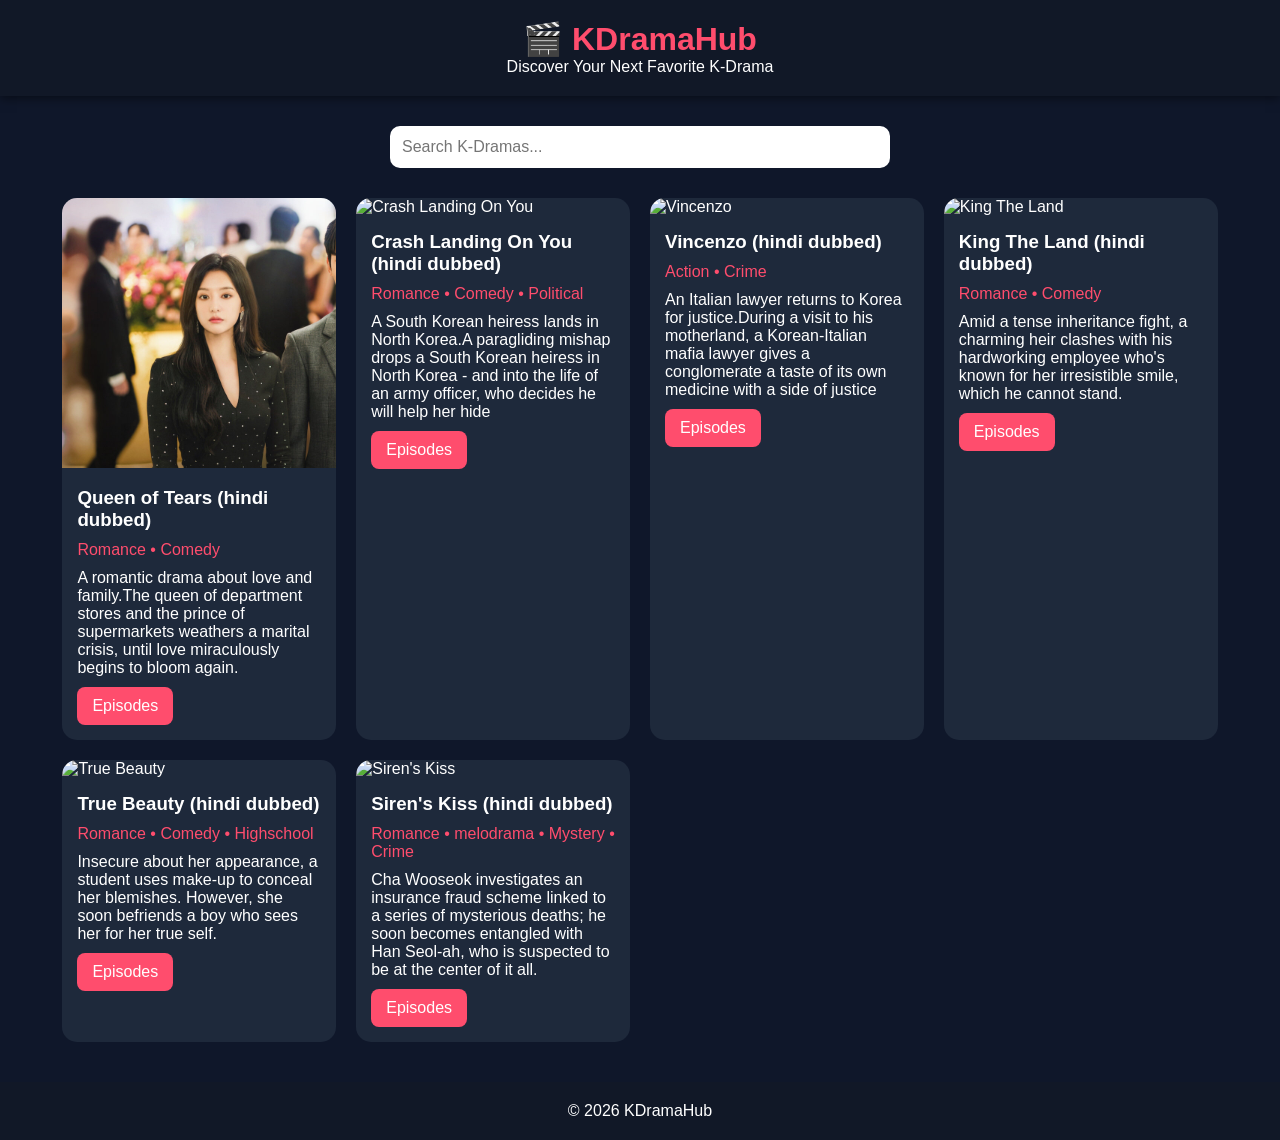
==== index.html @ 8082f3d0 "Add files via upload" ====
<!DOCTYPE html>
<html lang="en">

<head>
    <meta charset="UTF-8">
    <meta name="viewport" content="width=device-width, initial-scale=1.0">
    <meta name="description"
        content="KDrama Hub - Discover popular Korean dramas, episode guides, reviews, cast information, and Hindi dubbed K-dramas.">

    <meta name="keywords" content="
kdrama,
k drama,
korean drama,
kdrama hub,
kdrama in hindi,
kdrama hindi dubbed,
best kdrama in hindi dubbed,
new kdrama,
popular kdrama,
romantic kdrama,
action kdrama,
thriller kdrama,
korean series,
asian dramas,
watch kdrama,
kdrama episodes,
kdrama reviews,
top korean dramas,
free kdrama guide
">

    <meta name="author" content="KDrama Hub">

    <meta property="og:title" content="KDrama Hub">
    <meta property="og:description"
        content="Explore Korean dramas, Hindi dubbed K-dramas, episode guides, ratings, and reviews.">
    <meta property="og:type" content="website">

    <meta name="robots" content="index, follow">








    <title>KDramaHub-KDrama Hindi Dubbed</title>
    <link rel="stylesheet" href="style.css">



</head>

<body>

    <header>
        <h1>🎬 KDramaHub</h1>
        <p>Discover Your Next Favorite K-Drama</p>
    </header>


    <div class="search-box">
        <input type="text" id="search" placeholder="Search K-Dramas...">
    </div>

    <div class="container" id="dramaContainer">

        <div class="drama-container">

            <div class="card">
                <img src="qot.png" alt="Queen of Tears">
                <div class="card-content">
                    <h3>Queen of Tears (hindi dubbed)</h3>
                    <p class="genre">Romance • Comedy</p>
                    <p>A romantic drama about love and family.The queen of department stores and the prince of
                        supermarkets weathers a marital crisis, until love miraculously begins to bloom again.</p>
                    <a class="watch-btn" href="episodes.html?drama=queen-of-tears">Episodes</a>
                </div>
            </div>

            <div class="card">
                <img src="https://6.soompi.io/wp-content/uploads/image/a802c5f9e4c84e49ae9fce9b43a26c70.jpeg?s=900x600&e=t"
                    alt="Crash Landing On You">
                <div class="card-content">
                    <h3>Crash Landing On You (hindi dubbed)</h3>
                    <p class="genre">Romance • Comedy • Political</p>
                    <p>A South Korean heiress lands in North Korea.A paragliding mishap drops a South Korean heiress in
                        North Korea - and into the life of an army officer, who decides he will help her hide</p>
                    <a class="watch-btn" href="episodes.html?drama=crash-landing-on-you">Episodes</a>
                </div>
            </div>

            <div class="card">
                <img src="https://resizing.flixster.com/Om-6TBEld2c_I1k9Jd2GDYu9ASg=/fit-in/705x460/v2/https://resizing.flixster.com/-XZAfHZM39UwaGJIFWKAE8fS0ak=/v3/t/assets/p19515278_b_h9_aa.jpg"
                    alt="Vincenzo">
                <div class="card-content">
                    <h3>Vincenzo (hindi dubbed)</h3>
                    <p class="genre">Action • Crime</p>
                    <p>An Italian lawyer returns to Korea for justice.During a visit to his motherland, a Korean-Italian
                        mafia lawyer gives a conglomerate a taste of its own medicine with a side of justice</p>
                    <a class="watch-btn" href="episodes.html?drama=vincenzo">Episodes</a>
                </div>
            </div>

            <div class="card">
                <img src="https://platform.vox.com/wp-content/uploads/sites/2/chorus/uploads/chorus_asset/file/24854922/ktl.jpg?quality=90&strip=all&crop=0,12.569444444444,100,50"
                    alt="King The Land">
                <div class="card-content">
                    <h3>King The Land (hindi dubbed)</h3>
                    <p class="genre">Romance • Comedy</p>
                    <p>Amid a tense inheritance fight, a charming heir clashes with his hardworking employee who's known
                        for her irresistible smile, which he cannot stand.</p>
                    <a class="watch-btn" href="episodes.html?drama=king-the-land">Episodes</a>
                </div>

            </div>

            <div class="card">
                <img src="https://media.themoviedb.org/t/p/w780/3E1GroTJCRdIYHa5n62GqjmqxQR.jpg" alt="True Beauty">
                <div class="card-content">
                    <h3>True Beauty (hindi dubbed)</h3>
                    <p class="genre">Romance • Comedy • Highschool</p>
                    <p>Insecure about her appearance, a student uses make-up to conceal her blemishes. However, she soon
                        befriends a boy who sees her for her true self.</p>
                    <a class="watch-btn" href="episodes.html?drama=true-beauty">Episodes</a>
                </div>
            </div>


            <div class="card">
                <img src="https://0.soompi.io/wp-content/uploads/2026/03/01041308/sirens-kiss-1-2.jpg"
                    alt="Siren's Kiss">
                <div class="card-content">
                    <h3>Siren's Kiss (hindi dubbed)</h3>
                    <p class="genre">Romance • melodrama • Mystery • Crime</p>
                    <p>Cha Wooseok investigates an insurance fraud scheme linked to a series of mysterious deaths; he
                        soon becomes entangled with Han Seol-ah, who is suspected to be at the center of it all.</p>
                    <a class="watch-btn" href="episodes.html?drama=siren's-Kiss">Episodes</a>
                </div>
            </div>

        </div>

    </div>

    <footer>
        © 2026 KDramaHub
    </footer>

    <script>
        const search = document.getElementById("search");

        search.addEventListener("keyup", () => {
            const term = search.value.toLowerCase();
            const cards = document.querySelectorAll(".card");

            cards.forEach(card => {
                const title = card.querySelector("h3").textContent.toLowerCase();

                if (title.includes(term)) {
                    card.style.display = "block";
                } else {
                    card.style.display = "none";
                }
            });
        });
    </script>

</body>

</html>
---- style.css ----
* {
    margin: 0;
    padding: 0;
    box-sizing: border-box;
    font-family: Arial, sans-serif;
}

body {
    background: #0f172a;
    color: white;
}

header {
    background: #111827;
    padding: 20px;
    text-align: center;
    box-shadow: 0 2px 10px rgba(0, 0, 0, .5);
}

header h1 {
    color: #ff4d6d;
}

.search-box {
    text-align: center;
    margin: 30px;
}

.search-box input {
    width: 80%;
    max-width: 500px;
    padding: 12px;
    border: none;
    border-radius: 10px;
    font-size: 16px;
}

.container {
    width: 95%;
    height: 100%;
    margin: auto;
    display: grid;
    grid-template-columns: repeat(auto-fit, minmax(250px, 1fr));
    gap: 20px;
    padding-bottom: 40px;
}

.card {

    background: #1e293b;
    border-radius: 15px;
    overflow: hidden;
    transition: .3s;
}

.card:hover {
    transform: translateY(-8px);
}

.card img {
    width: 100%;
    height: 270px;
    object-fit: cover;
}

.card-content {
    padding: 15px;
}

.card h3 {
    margin-bottom: 10px;
}

.genre {
    color: #ff4d6d;
    margin-bottom: 10px;
}

.watch-btn {
    display: inline-block;
    text-decoration: none;
    background: #ff4d6d;
    color: white;
    padding: 10px 15px;
    border-radius: 8px;
    margin-top: 10px;
}

footer {
    text-align: center;
    padding: 20px;
    background: #111827;
}





.category-menu {
    display: flex;
    justify-content: center;
    flex-wrap: wrap;
    gap: 15px;
    margin: 25px 0;
}

.category-btn {
    text-decoration: none;
    color: white;
    font-weight: 600;
    padding: 12px 24px;
    border-radius: 50px;
    background: linear-gradient(135deg,
            #ff4d6d,
            #7c3aed);
    box-shadow:
        0 5px 15px rgba(255, 77, 109, 0.4);
    transition: all 0.3s ease;
}

.category-btn:hover {
    transform: translateY(-4px) scale(1.05);
    box-shadow:
        0 10px 25px rgba(255, 77, 109, 0.6);
}

.category-btn:active {
    transform: scale(0.97);
}











.drama-container {
    display: grid;
    grid-template-columns: repeat(4, 1fr);
    gap: 20px;
    width: 95%;
    margin: auto;
}

@media(max-width:1000px) {
    .drama-container {
        grid-template-columns: repeat(3, 1fr);
    }
}

@media(max-width:700px) {
    .drama-container {
        grid-template-columns: repeat(2, 1fr);
    }
}

@media(max-width:500px) {
    .drama-container {
        grid-template-columns: 1fr;
    }
}
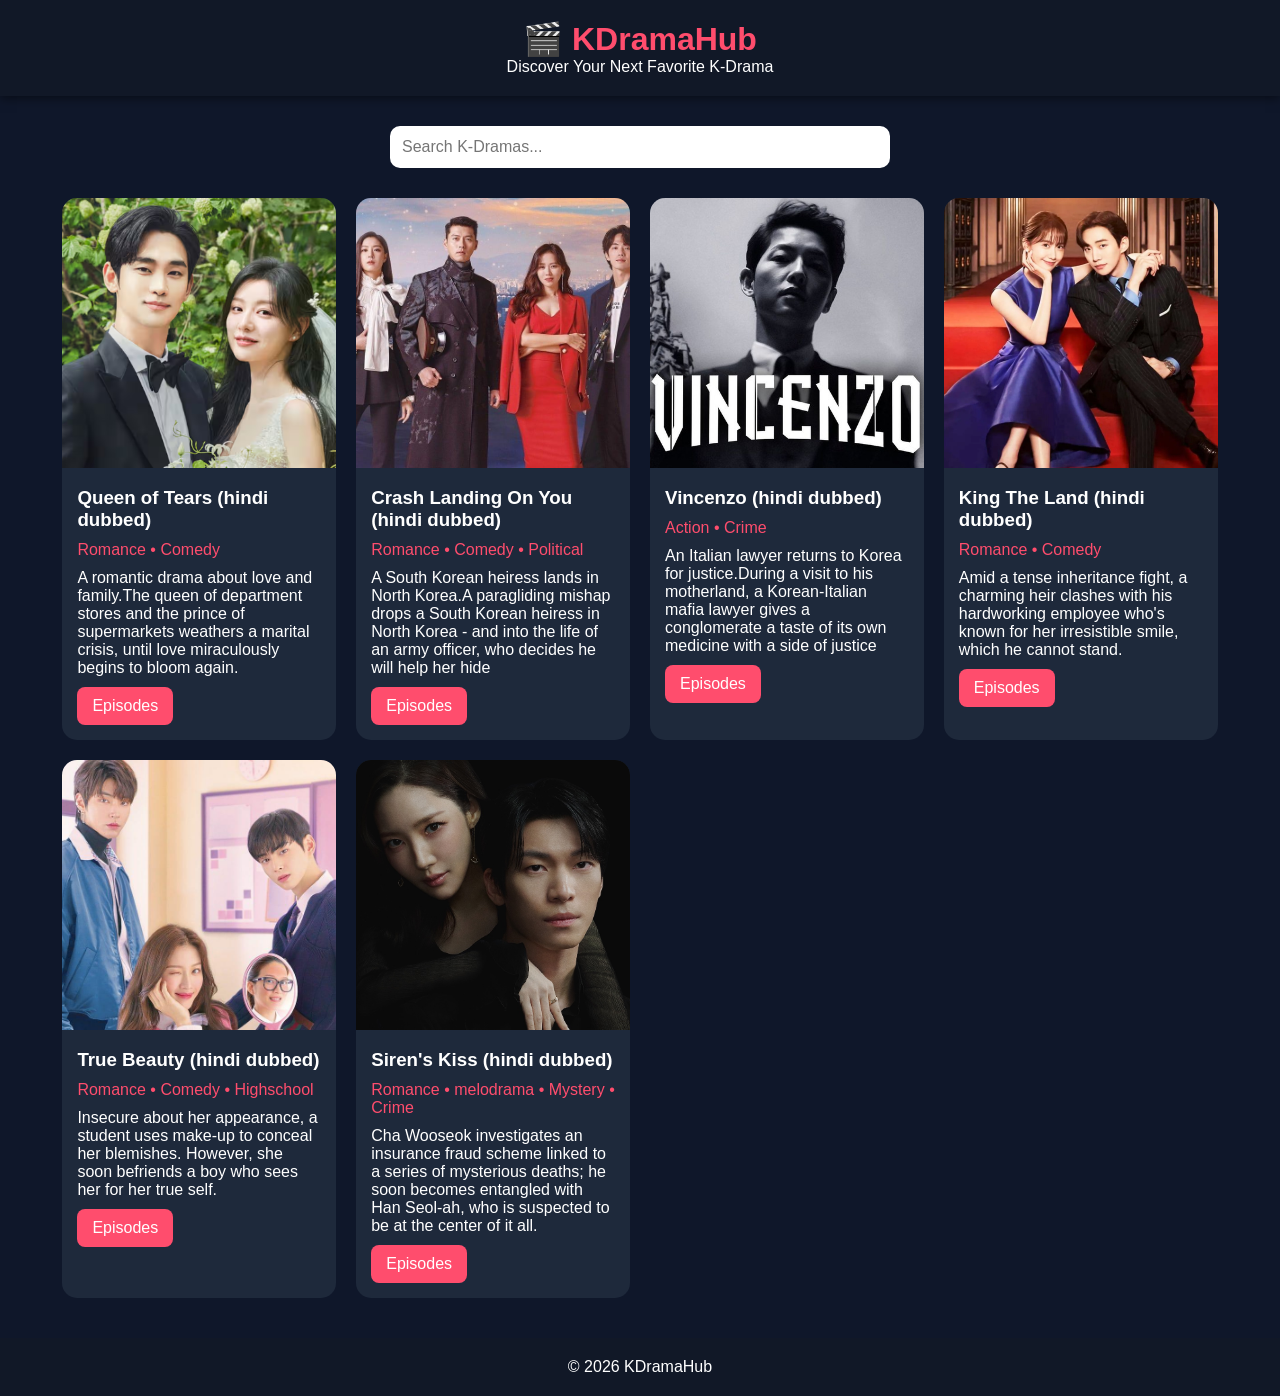
==== commit e5c0754a: "Add files via upload" ====
--- a/index.html
+++ b/index.html
@@ -69,7 +69,7 @@
         <div class="drama-container">
 
             <div class="card">
-                <img src="qot.png" alt="Queen of Tears">
+                <img src="image/queen-of-tears.jpg"  alt="Queen of Tears">
                 <div class="card-content">
                     <h3>Queen of Tears (hindi dubbed)</h3>
                     <p class="genre">Romance • Comedy</p>
@@ -80,7 +80,7 @@
             </div>
 
             <div class="card">
-                <img src="https://6.soompi.io/wp-content/uploads/image/a802c5f9e4c84e49ae9fce9b43a26c70.jpeg?s=900x600&e=t"
+                <img src="image/crash-landing-on-you.jpg"
                     alt="Crash Landing On You">
                 <div class="card-content">
                     <h3>Crash Landing On You (hindi dubbed)</h3>
@@ -92,7 +92,7 @@
             </div>
 
             <div class="card">
-                <img src="https://resizing.flixster.com/Om-6TBEld2c_I1k9Jd2GDYu9ASg=/fit-in/705x460/v2/https://resizing.flixster.com/-XZAfHZM39UwaGJIFWKAE8fS0ak=/v3/t/assets/p19515278_b_h9_aa.jpg"
+                <img src="image/Vincenzo.jpg"
                     alt="Vincenzo">
                 <div class="card-content">
                     <h3>Vincenzo (hindi dubbed)</h3>
@@ -104,7 +104,7 @@
             </div>
 
             <div class="card">
-                <img src="https://platform.vox.com/wp-content/uploads/sites/2/chorus/uploads/chorus_asset/file/24854922/ktl.jpg?quality=90&strip=all&crop=0,12.569444444444,100,50"
+                <img src="image/king-the-land.jpg"
                     alt="King The Land">
                 <div class="card-content">
                     <h3>King The Land (hindi dubbed)</h3>
@@ -117,7 +117,7 @@
             </div>
 
             <div class="card">
-                <img src="https://media.themoviedb.org/t/p/w780/3E1GroTJCRdIYHa5n62GqjmqxQR.jpg" alt="True Beauty">
+                <img src="image/true-beauty.jpg" alt="True Beauty">
                 <div class="card-content">
                     <h3>True Beauty (hindi dubbed)</h3>
                     <p class="genre">Romance • Comedy • Highschool</p>
@@ -129,7 +129,7 @@
 
 
             <div class="card">
-                <img src="https://0.soompi.io/wp-content/uploads/2026/03/01041308/sirens-kiss-1-2.jpg"
+                <img src="image/siren's-kiss.jpg"
                     alt="Siren's Kiss">
                 <div class="card-content">
                     <h3>Siren's Kiss (hindi dubbed)</h3>
